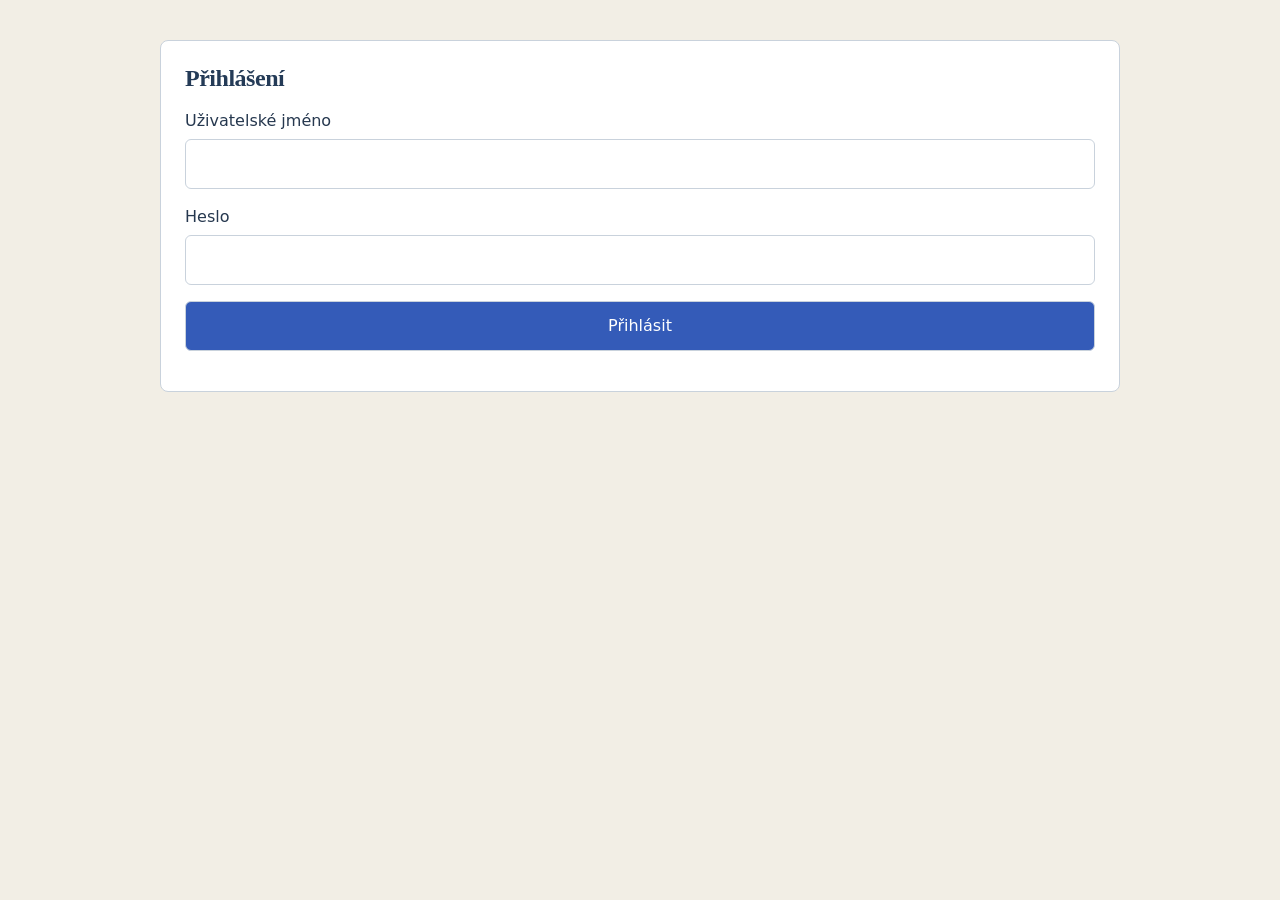
==== public/index.html @ 92f4536c "feat: add NPC management to leader homepage" ====
<!doctype html>
<html lang="cs" class="home-page">
<head>
  <meta charset="utf-8">
  <meta name="viewport" content="width=device-width, initial-scale=1">
  <title>Domů</title>
  <link rel="stylesheet" href="./styles.css">
</head>
<body>
  <main class="app-shell">
    <form id="login-form" method="post" hidden>
      <h1>Přihlášení</h1>
      <label>Uživatelské jméno<input id="username" name="username" autocomplete="username" maxlength="100" required></label>
      <label>Heslo<input id="password" name="password" type="password" autocomplete="current-password" required></label>
      <button id="login-submit" type="submit">Přihlásit</button>
      <p id="login-status" role="status" aria-live="polite"></p>
    </form>
    <section id="home-content" hidden>
      <h1>Moje postava</h1>
      <p id="signed-in-status" role="status" hidden></p>
      <nav class="action-grid" aria-label="Hlavní akce">
        <a id="diary-link" class="action-card" aria-disabled="true"><span class="action-card-title">Můj deník</span><span class="action-card-description">Prohlédnout a upravit svou postavu.</span></a>
        <a id="game-link" class="action-card action-card-primary" aria-disabled="true"><span class="action-card-title">Vstoupit do hry</span><span class="action-card-description">Otevřít herní scénu a hrát.</span></a>
      </nav>
      <p id="navigation-status" role="status">Načítám odkaz na postavu…</p>
    </section>
    <section id="leader-content" hidden>
      <h1>Vedoucí</h1>
      <nav class="admin-nav" aria-label="Administrace">
        <a id="leader-home-nav" href="#leader-content" aria-current="page">Domů</a>
        <a id="leader-players-nav" href="#leader-players">Hráči</a>
        <a id="leader-maps-nav" href="#leader-maps">Mapy</a>
        <a id="leader-npcs-nav" href="?view=npcs">NPC</a>
      </nav>
      <nav class="action-grid" aria-label="Akce Vedoucího">
        <a id="leader-game-link" class="action-card action-card-primary" aria-disabled="true"><span class="action-card-title">Vstoupit do hry</span><span class="action-card-description">Otevřít herní scénu a hrát.</span></a>
        <a id="leader-players-link" class="action-card" href="#leader-players"><span class="action-card-title">Hráči</span><span class="action-card-description">Správa hráčů a jejich postav.</span></a>
        <a id="leader-maps-link" class="action-card" href="#leader-maps"><span class="action-card-title">Mapy</span><span class="action-card-description">Příprava scén pro dobrodružství.</span></a>
        <a id="leader-npcs-link" class="action-card" href="?view=npcs"><span class="action-card-title">NPC</span><span class="action-card-description">Příprava postav a jejich obrázků.</span></a>
      </nav>
      <p id="leader-status" role="status"></p>
    </section>
    <section id="leader-players" class="content-section" hidden>
      <nav class="admin-nav" aria-label="Administrace">
        <a id="players-home-nav" href="#leader-content">Domů</a>
        <a id="players-players-nav" href="#leader-players" aria-current="page">Hráči</a>
        <a id="players-maps-nav" href="#leader-maps">Mapy</a>
        <a id="players-npcs-nav" href="?view=npcs">NPC</a>
      </nav>
      <button id="players-back" type="button" hidden>← Vedoucí</button>
      <h1>Hráči</h1>
      <p id="players-status" role="status" aria-live="polite"></p>
      <ul id="players-list"></ul>
      <iframe id="leader-sheet" title="Deník postavy — pouze pro čtení" hidden></iframe>
    </section>
    <section id="leader-maps" class="content-section" hidden>
      <nav class="admin-nav" aria-label="Administrace">
        <a id="maps-home-nav" href="#leader-content">Domů</a>
        <a id="maps-players-nav" href="#leader-players">Hráči</a>
        <a id="maps-maps-nav" href="#leader-maps" aria-current="page">Mapy</a>
        <a id="maps-npcs-nav" href="?view=npcs">NPC</a>
      </nav>
      <button id="maps-back" type="button" hidden>← Vedoucí</button>
      <h1>Mapy</h1>
      <button id="add-map-button" type="button">+ Přidat mapu</button>
      <form id="map-upload-form" hidden>
        <label>Název mapy<input id="map-upload-name" required maxlength="120"></label>
        <label>Obrázek<input id="map-upload-file" type="file" accept="image/png,image/jpeg,image/webp" required></label>
        <button type="submit">Přidat mapu</button>
        <button id="map-upload-cancel" type="button">Zrušit</button>
        <p id="map-upload-error" role="alert"></p>
      </form>
      <p id="maps-status" role="status" aria-live="polite"></p>
      <ul id="maps-list" class="card-list"></ul>
    </section>
    <section id="leader-npcs" class="content-section" hidden>
      <nav class="admin-nav" aria-label="Administrace">
        <a id="npcs-home-nav" href="./index.html">Domů</a>
        <a id="npcs-players-nav" href="?view=players">Hráči</a>
        <a id="npcs-maps-nav" href="?view=maps">Mapy</a>
        <a id="npcs-npcs-nav" href="?view=npcs" aria-current="page">NPC</a>
      </nav>
      <h1>NPC</h1>
      <form id="leader-npc-form">
        <label for="leader-npc-name">Jméno NPC</label>
        <input id="leader-npc-name" maxlength="120" required>
        <label for="leader-npc-image">Obrázek (volitelný)</label>
        <input id="leader-npc-image" type="file" accept=".jpg,.jpeg,.png,.webp,image/jpeg,image/png,image/webp">
        <button id="leader-npc-submit" type="submit" disabled>Vytvořit NPC</button>
      </form>
      <button id="npcs-reload" type="button">Obnovit seznam</button>
      <p id="npcs-status" role="status" aria-live="polite"></p>
      <ul id="leader-npcs-list" class="card-list"></ul>
    </section>
    <section id="map-preparation" class="content-section" hidden>
      <button id="prep-back" type="button">← Mapy</button>
      <h1 id="prep-name">Příprava mapy</h1>
      <label for="prep-cell-size">Velikost pole (px)</label>
      <input id="prep-cell-size" type="number" step="any" aria-describedby="prep-error" disabled>
      <p id="prep-error" class="error-message" role="status"></p>
      <div id="prep-viewport" class="prep-viewport">
        <div id="prep-space" class="prep-space">
          <img id="prep-image" class="prep-image" alt="" draggable="false" hidden>
          <svg id="prep-grid" class="prep-grid" aria-hidden="true"></svg>
        </div>
      </div>
      <button id="prep-save" type="button" disabled>Uložit</button>
      <p id="prep-status" role="status"></p>
    </section>
    <section id="leader-game" class="content-section" hidden>
      <iframe id="leader-game-frame" class="leader-game-frame" title="Herní mapa"></iframe>
    </section>
    <p id="role-error" role="alert" hidden></p>
    <noscript>Pro otevření deníku nebo hry povolte JavaScript.</noscript>
  </main>
  <script type="module" src="./navigation.js"></script>
  <script type="module" src="./admin-view.js"></script>
  <script type="module" src="./login-page.js"></script>
  <script type="module" src="./leader-players.js"></script>
  <script type="module" src="./leader-maps.js"></script>
  <script type="module" src="./leader-npcs.js"></script>
  <script type="module" src="./map-upload.js"></script>
  <script type="module" src="./leader-game.js"></script>
</body>
</html>
---- public/styles.css ----
/* Shared home/game typography and page background */
:where(.home-page, .game-page) body { margin: 32px; font: 16px/1.5 system-ui, sans-serif; color: #26384f; background: #f2eee5; }

/* Shared visibility (original home/character behavior) */
.portrait-error {
  background: #fde8e7;
  color: #821b1b;
  border: 1px solid #c46b68;
  padding: 10px 12px;
  border-radius: 4px;
  overflow-wrap: anywhere;
}

:where(.home-page, .character-page) [hidden] { display: none !important; }

/* Home, login and leader administration */
:where(.home-page) * { box-sizing: border-box; }
:where(.home-page) main { width: min(100% - 32px, 960px); margin: 40px auto; }
:where(.home-page) main.players-open { margin-top: 24px; }
:where(.home-page) :where(#home-content, #leader-content, .content-section) { display: grid; gap: 24px; }
:where(.home-page) h1 { margin: 0; color: #243b57; font: 600 clamp(30px, 4vw, 40px)/1.15 Georgia, "Times New Roman", serif; letter-spacing: -.02em; }
:where(.home-page) p { margin: 0; }
:where(.home-page) .admin-nav { display: flex; flex-wrap: wrap; gap: 4px; padding: 4px; border: 1px solid #d5cdbd; border-radius: 8px; background: #eeebe4; }
:where(.home-page) .admin-nav a { min-height: 44px; padding: 10px 16px; border-radius: 6px; color: #314f63; text-decoration: none; font-weight: 650; }
:where(.home-page) .admin-nav a:hover, :where(.home-page) .admin-nav a:focus-visible { background: #fffdf8; outline: 2px solid rgb(166 138 77 / 45%); outline-offset: 1px; }
:where(.home-page) .admin-nav a[aria-current="page"] { background: #314f63; color: #fffdf8; box-shadow: 0 2px 5px rgb(38 52 66 / 15%); }
.home-page .action-grid { display: grid; grid-template-columns: repeat(3, minmax(0, 1fr)); gap: 16px; }
.home-page .action-card { display: flex; min-height: 142px; flex-direction: column; justify-content: space-between; gap: 16px; padding: 20px; border: 1px solid #d5cdbd; border-top: 3px solid #a68a4d; border-radius: 10px; background: #fffdf8; box-shadow: 0 5px 16px rgb(38 52 66 / 8%); color: #26384f; text-decoration: none; }
.home-page .action-card:hover, .home-page .action-card:focus-visible { border-color: #a68a4d; box-shadow: 0 7px 20px rgb(38 52 66 / 12%); outline: 3px solid rgb(166 138 77 / 35%); outline-offset: 3px; }
.home-page .action-card-primary { border-top-color: #314f63; }
.home-page .action-card[aria-disabled="true"] { color: #68685f; background: #eeebe4; }
.home-page .action-card-title { color: #243b57; font-size: 21px; font-weight: 700; }
.home-page .action-card-description { color: #68685f; font-size: 14px; line-height: 1.4; }
:where(.home-page) .content-section > button, :where(.home-page) form button, :where(.home-page) #players-list button { min-height: 44px; padding: 10px 16px; border: 1px solid #c3b791; border-radius: 6px; background: #fffdf8; color: #314f63; font: inherit; cursor: pointer; }
:where(.home-page) button:hover:not(:disabled) { border-color: #a68a4d; background: #f8f4e9; }
:where(.home-page) .card-list, :where(.home-page) #players-list { display: grid; gap: 12px; margin: 0; padding: 0; list-style: none; }
:where(.home-page) #players-list button { width: 100%; text-align: left; font-weight: 600; }
:where(.home-page) .map-card { display: flex; align-items: center; justify-content: space-between; gap: 16px; padding: 16px; border: 1px solid #d5cdbd; border-radius: 8px; background: #fffdf8; box-shadow: 0 3px 10px rgb(38 52 66 / 6%); }
:where(.home-page) .map-card-summary { display: flex; min-width: 0; align-items: center; flex-wrap: wrap; gap: 8px 12px; }
:where(.home-page) .map-card-name { color: #243b57; font-weight: 650; overflow-wrap: anywhere; }
:where(.home-page) .map-card-status { color: #6e5b2b; font-size: 13px; font-weight: 700; letter-spacing: .04em; text-transform: uppercase; }
:where(.home-page) .map-card-actions { display: flex; flex-wrap: wrap; justify-content: flex-end; gap: 8px; }
:where(.home-page) .map-card-actions button { min-width: 100px; }
:where(.home-page) #leader-sheet { width: 100%; height: 80vh; border: 0; margin-top: 16px; }
:where(.home-page) #navigation-status { color: #526171; }
:where(.home-page) #session-logout { display: block; margin: 0 0 24px auto; padding: 8px 14px; border: 1px solid #c3b791; border-radius: 6px; background: transparent; color: #68685f; font: inherit; cursor: pointer; }
:where(.home-page) #session-logout:hover { color: #314f63; border-color: #a68a4d; background: #fffdf8; }
:where(.home-page) .error-message { color: #b42318; }
:where(.home-page) .prep-viewport { position: relative; width: 100%; height: 60vh; overflow: hidden; background: #d1d5db; }
:where(.home-page) .prep-space { position: absolute; transform-origin: top left; }
:where(.home-page) .prep-image { display: block; max-width: none; }
:where(.home-page) .prep-grid { position: absolute; left: 0; top: 0; pointer-events: none; fill: none; stroke: rgba(20,30,40,.5); stroke-width: 1; }
:where(.home-page) .leader-game-frame { width: 100%; height: 85vh; border: 0; }
:where(.home-page) #prep-cell-size[aria-invalid="true"] { border: 2px solid #b42318; background: #fff0ef; }

:where(.home-page) #login-form { display: grid; gap: 16px; padding: 24px; background: white; border: 1px solid #c9d2dc; border-radius: 8px; }
:where(.home-page) #login-form h1 { margin: 0; font-size: 24px; }
:where(.home-page) #login-form label { display: grid; gap: 6px; }
:where(.home-page) #login-form input, :where(.home-page) #login-submit { padding: 12px; font: inherit; border: 1px solid #c9d2dc; border-radius: 6px; }
:where(.home-page) #login-submit { background: #345bb8; color: white; cursor: pointer; }
:where(.home-page) #login-submit:disabled { opacity: .6; cursor: wait; }
@media (max-width: 720px) {
  :where(.home-page) .admin-nav a { flex: 1 1 30%; text-align: center; }
  .home-page .action-grid { grid-template-columns: 1fr; }
  .home-page .action-card { min-height: 112px; }
  :where(.home-page) .map-card { align-items: stretch; flex-direction: column; }
  :where(.home-page) .map-card-actions { justify-content: flex-start; }
}

/* Character page (including responsive layout) */
.home-page #leader-npc-form { display: grid; gap: 8px; }
.home-page #leader-npc-form input { min-width: 0; max-width: 100%; padding: 8px; font: inherit; }
.home-page .npc-card { display: flex; flex-wrap: wrap; gap: 12px; align-items: center; padding: 16px; background: #fffdf8; border: 1px solid #d5cdbd; border-radius: 8px; }
.home-page .npc-card img { width: 64px; height: 64px; object-fit: cover; }
.home-page .npc-card span { flex: 1; min-width: 100px; overflow-wrap: anywhere; }
.home-page .npc-card button { min-height: 44px; padding: 8px; font: inherit; }
:root:where(.character-page) {
  color-scheme: light;
  --text: #263442;
  --muted: #68685f;
  --background: #f2eee5;
  --surface: #fffdf8;
  --border: #d5cdbd;
  --accent: #314f63;
  --gold: #a68a4d;
  --error: #b63832;
  font: 16px/1.5 system-ui, -apple-system, BlinkMacSystemFont, "Segoe UI", sans-serif;
  color: var(--text);
  background: var(--background);
}
:where(.character-page) * { box-sizing: border-box; }
:where(.character-page) body { margin: 16px 24px; }
:where(.character-page) main { max-width: 880px; margin: 0 auto; }
:where(.character-page) h1 { margin: 0; font: 600 28px/1.2 Georgia, "Times New Roman", serif; }
:where(.character-page) #home-link { display: inline-flex; align-items: center; min-height: 44px; margin-bottom: 8px; border-radius: 3px; color: var(--accent); text-underline-offset: 4px; }
:where(.character-page) #home-link:hover { color: #182f40; }
:where(.character-page) input, :where(.character-page) select, :where(.character-page) button { font: inherit; color: inherit; }
:where(.character-page) input, :where(.character-page) select { width: 100%; min-width: 0; height: 44px; padding: 8px 12px; border: 1px solid var(--border); border-radius: 3px; background: var(--surface); }
:where(.character-page) input:hover:not(:disabled):not([readonly]), :where(.character-page) select:hover:not(:disabled) { border-color: #8c887b; }
:where(.character-page) :where(a, button, input, select):focus-visible { outline: 3px solid var(--accent); outline-offset: 3px; }
:where(.character-page) input:disabled, :where(.character-page) select:disabled, :where(.character-page) input[readonly] { background: #eeebe4; color: var(--muted); cursor: default; }
:where(.character-page) input[aria-invalid="true"], :where(.character-page) select[aria-invalid="true"] { border: 2px solid var(--error); background: #fff8f7; }
:where(.character-page) #inventory { margin-top: 24px; }
:where(.character-page) #inventory-title { margin: 0; }
:where(.character-page) #character-inventory { white-space: pre-wrap; overflow-wrap: anywhere; }
:where(.character-page) #edit-inventory { box-sizing: border-box; width: 100%; min-height: 240px; resize: vertical; padding: 12px; font: inherit; line-height: 1.5; color: var(--text); background: var(--surface); border: 1px solid var(--border); border-radius: 3px; }
:where(.character-page) #edit-inventory[aria-invalid="true"] { border: 2px solid var(--error); }
:where(.character-page) #edit-inventory:focus-visible { outline: 2px solid var(--accent); outline-offset: 2px; }
:where(.character-page) #inventory-status[data-error="true"] { color: var(--error); }
:where(.character-page) .field-error { display: block; margin-top: 4px; font-size: 13px; line-height: 1.4; font-weight: 400; color: var(--error); }
:where(.character-page) .field-error:empty, :where(.character-page) #load-status:empty { display: none; }
:where(.character-page) #save-status { min-height: 20px; font-size: 13px; line-height: 20px; color: var(--muted); }
:where(.character-page) #load-status { color: var(--muted); }
:where(.character-page) #save-status[data-error="true"], :where(.character-page) #load-status[data-error="true"] { color: var(--error); }
:where(.character-page) .card { border: 1px solid #b7a579; border-top: 3px solid var(--accent); border-radius: 3px; background: var(--surface); }
:where(.character-page) .card-header { display: flex; align-items: center; justify-content: space-between; gap: 16px; padding: 12px 24px; border-bottom: 1px solid var(--gold); background: #f8f4e9; }
:where(.character-page) .card-heading { min-width: 0; }
:where(.character-page) .card-kicker { margin: 0 0 4px; color: var(--muted); font-size: 11px; line-height: 1.2; letter-spacing: .12em; text-transform: uppercase; }
:where(.character-page) .card-actions { display: flex; gap: 8px; flex-shrink: 0; }
:where(.character-page) .card-tabs:empty { display: none; }
:where(.character-page) .card-content { padding: 16px 24px 0; }
:where(.character-page) .card > #save-status { margin: 8px 24px 12px; }
:where(.character-page) button { display: inline-grid; place-items: center; min-width: 44px; height: 44px; padding: 8px; border: 1px solid var(--border); border-radius: 3px; background: var(--surface); cursor: pointer; }
:where(.character-page) button:enabled:hover { background: #eee8d9; border-color: #a39880; }
:where(.character-page) button:enabled:active { background: #e5dcc8; }
:where(.character-page) button:disabled { color: var(--muted); background: #eeebe4; cursor: default; }
:where(.character-page) .edit { color: var(--accent); }
:where(.character-page) .edit[aria-pressed="true"] { color: var(--surface); background: var(--accent); border-color: var(--accent); }
:where(.character-page) .edit[aria-pressed="true"]:hover { background: #243e50; }
:where(.character-page) #supplementary-info { background: transparent; border-color: transparent; }
:where(.character-page) .identity { display: flex; align-items: flex-start; gap: 24px; }
:where(.character-page) .portrait { width: 96px; height: 96px; flex: 0 0 96px; border: 1px solid #b7a579; border-radius: 50%; background: #f2eee3; display: grid; place-items: center; overflow: hidden; color: var(--accent); }
:where(.character-page) .portrait img { width: 100%; height: 100%; object-fit: cover; }
:where(.character-page) #portrait-controls { display: flex; flex-wrap: wrap; gap: 8px; margin-top: 12px; }
:where(.character-page) #portrait-controls[hidden] { display: none; }
:where(.character-page) #portrait-status { font-size: 14px; }
:where(.character-page) dl { flex: 1; min-width: 0; margin: 0; display: grid; grid-template-columns: repeat(3, minmax(0, 1fr)); gap: 8px 16px; }
:where(.character-page) .name { grid-column: 1 / -1; padding-bottom: 8px; border-bottom: 1px solid var(--border); }
:where(.character-page) .hp-block { grid-column: span 2; }
:where(.character-page) .identity dl > div:nth-child(6) { min-width: 0; }
:where(.character-page) .hp-values { display: flex; align-items: center; gap: 8px; font-size: 24px; line-height: 1.25; font-weight: 600; font-variant-numeric: tabular-nums; }
:where(.character-page) .hp-values input { max-width: 88px; }
:where(.character-page) .hp-adjust { display: flex; gap: 8px; margin-top: 8px; align-items: center; }
:where(.character-page) #hp-delta { width: 72px; text-align: center; }
:where(.character-page) .hp-adjust button { flex: 0 0 44px; font-size: 20px; line-height: 1; }
:where(.character-page) .hint { display: block; margin-top: 4px; font-size: 12px; line-height: 1.4; color: var(--muted); }
:where(.character-page) .hint:empty { display: none; }
:where(.character-page) dt { font-size: 13px; color: var(--muted); }
:where(.character-page) dd { margin: 4px 0 0; overflow-wrap: anywhere; }
:where(.character-page) .name dd { font-size: 24px; line-height: 1.3; font-weight: 650; }
:where(.character-page) .name input { font-size: 18px; }
:where(.character-page) #character-level, :where(.character-page) #character-xp { font-weight: 600; font-variant-numeric: tabular-nums; }
:where(.character-page) [data-empty="true"] { color: var(--muted); font-weight: 400; }

:where(.character-page) .abilities { display: grid; grid-template-columns: repeat(3, minmax(0, 1fr)); gap: 12px; margin-top: 16px; }
:where(.character-page) .ability-card { min-width: 0; padding: 12px; border: 1px solid var(--border); border-radius: 2px; background: var(--surface); }
:where(.character-page) .ability-card h2 { display: flex; align-items: center; gap: 8px; margin: 0 0 8px; padding-bottom: 8px; border-bottom: 1px solid var(--border); font-size: 14px; line-height: 1.4; font-weight: 600; }
:where(.character-page) .ability-card h2 label { min-width: 0; overflow-wrap: anywhere; }
:where(.character-page) .ability-icon { width: 20px; height: 20px; flex: 0 0 20px; color: #816933; }
:where(.character-page) .ability-values { display: grid; grid-template-columns: 64px minmax(0, 1fr); align-items: center; gap: 12px; }
:where(.character-page) .ability-values input { padding: 4px; font-size: 30px; line-height: 1.2; text-align: center; font-weight: 600; font-variant-numeric: tabular-nums; }
:where(.character-page) .ability-values input[readonly] { appearance: textfield; border-color: transparent; background: transparent; color: var(--text); cursor: default; }
:where(.character-page) .ability-values input[readonly]::-webkit-inner-spin-button, :where(.character-page) .ability-values input[readonly]::-webkit-outer-spin-button { appearance: none; margin: 0; }
:where(.character-page) .ability-values input[readonly][aria-invalid="true"] { border-color: var(--error); }
:where(.character-page) .ability-derived { display: grid; gap: 4px; padding-left: 12px; border-left: 1px solid var(--border); font-size: 12px; line-height: 1.5; }
:where(.character-page) .ability-derived p { margin: 0; }
:where(.character-page) .ability-derived output { color: var(--accent); font-size: 18px; font-weight: 650; font-variant-numeric: tabular-nums; }
:where(.character-page) .save-proficiency { color: var(--accent); font-size: 10px; vertical-align: middle; }
@media (max-width: 800px) {
  :where(.character-page) .ability-values { grid-template-columns: 64px minmax(0, 1fr); gap: 8px; }
  :where(.character-page) .ability-derived { padding-left: 8px; }
}
@media (max-width: 660px) {
  :where(.character-page) body { margin: 12px 16px; }
  :where(.character-page) .card-header { padding: 12px 16px; }
  :where(.character-page) h1 { font-size: 24px; }
  :where(.character-page) .card-content { padding: 16px 16px 0; }
  :where(.character-page) .card > #save-status { margin-inline: 16px; }
  :where(.character-page) .identity { gap: 12px; }
  :where(.character-page) .portrait { width: 56px; height: 56px; flex-basis: 56px; }
  :where(.character-page) .portrait svg { width: 40px; height: 40px; }
  :where(.character-page) dl { grid-template-columns: repeat(2, minmax(0, 1fr)); gap: 12px; }
  :where(.character-page) .abilities { grid-template-columns: repeat(2, minmax(0, 1fr)); }
}
@media (max-width: 440px) {
  :where(.character-page) body { margin: 8px; }
  :where(.character-page) .card-header, :where(.character-page) .card-content { padding-inline: 12px; }
  :where(.character-page) .card-header { gap: 8px; }
  :where(.character-page) h1 { font-size: 22px; }
  :where(.character-page) .card-actions { gap: 0; }
  :where(.character-page) .abilities { grid-template-columns: minmax(0, 1fr); }
  :where(.character-page) .ability-values { grid-template-columns: 64px minmax(0, 1fr); }
}

/* Game page, map and token controls */
:where(.game-page) h1 { font-size: 24px; }
:where(.game-page) #map-viewport { position: relative; width: 100%; height: 70vh; overflow: hidden; background: #d1d5db; outline: 2px solid #7d9275; }
:where(.game-page) #map-space { position: absolute; width: 0; height: 0; transform-origin: top left; }
:where(.game-page) #map-viewport { touch-action: none; cursor: grab; user-select: none; }
:where(.game-page) #map-viewport.panning { cursor: grabbing; }
:where(.game-page) #map { display: block; max-width: none; }
:where(.game-page) #grid { position: absolute; left: 0; top: 0; pointer-events: none; fill: none; stroke: rgba(20, 30, 40, 0.5); stroke-width: 1; }
:where(.game-page) .token { position: absolute; border-radius: 50%; background: #345bb8; color: white; display: grid; place-items: center; cursor: grab; touch-action: none; user-select: none; overflow: hidden; transform: translate(-50%, -50%); }
:where(.game-page) .token[hidden], :where(.game-page) #scene-players[hidden] { display: none; }
:where(.game-page) .token.dragging { cursor: grabbing; }
:where(.game-page) .token img { position: absolute; width: 100%; height: 100%; object-fit: cover; pointer-events: none; }
:where(.game-page) #scene-players-list { list-style: none; padding: 0; }
:where(.game-page) #scene-players-list [role="status"] { min-height: 20px; margin: 4px 0; }
:where(.game-page) #scene-players-list button { margin-left: 12px; font: inherit; }
:where(.game-page) #scene-players-list [data-message-type="error"], :where(.game-page) #add-token-message[data-message-type="error"], :where(.game-page) #remove-token-message[data-message-type="error"] { color: #b42318; }
:where(.game-page) #status, :where(.game-page) #connection { min-height: 24px; }
:where(.game-page) #map-select { padding: 6px; font: inherit; }
:where(.game-page) #map[hidden] { display: none; }
:where(.game-page) #add-token, :where(.game-page) #remove-token { padding: 8px 12px; font: inherit; cursor: pointer; }
:where(.game-page) #add-token:disabled, :where(.game-page) #remove-token:disabled { cursor: wait; }

:where(.character-page) #notes { margin-top: 24px; }
:where(.character-page) #notes-title { margin: 0; }
:where(.character-page) #character-notes { white-space: pre-wrap; overflow-wrap: anywhere; }
:where(.character-page) #edit-notes { box-sizing: border-box; width: 100%; min-height: 320px; resize: vertical; padding: 12px; font: inherit; line-height: 1.5; color: var(--text); background: var(--surface); border: 1px solid var(--border); border-radius: 3px; }
:where(.character-page) #edit-notes[aria-invalid="true"] { border: 2px solid var(--error); }
:where(.character-page) #edit-notes:focus-visible { outline: 2px solid var(--accent); outline-offset: 2px; }
:where(.character-page) #notes-status[data-error="true"] { color: var(--error); }

:where(.character-page) :is(#inventory-count, #notes-count)[data-error="true"] { color: var(--error); font-weight: 600; }
:where(.character-page) :is(#inventory-hint, #notes-hint, #inventory-count, #notes-count)[hidden] { display: none; }
:where(.character-page) .markdown-help { margin: 8px 0; color: var(--muted); font-size: 14px; }
:where(.character-page) .markdown-help summary { width: fit-content; cursor: pointer; color: var(--accent); text-decoration: underline; text-underline-offset: 2px; }
:where(.character-page) .markdown-help p { margin: 6px 0; }
:where(.character-page) .markdown-help code { color: var(--text); background: #f2eee5; padding: 1px 4px; }
:where(.character-page) .markdown-content > :first-child { margin-top: 0; }
:where(.character-page) .markdown-content > :last-child { margin-bottom: 0; }
:where(.character-page) .markdown-content h2,
:where(.character-page) .markdown-content h3,
:where(.character-page) .markdown-content h4 { margin: 14px 0 6px; font-family: inherit; }
:where(.character-page) .markdown-content ul,
:where(.character-page) .markdown-content ol { margin: 8px 0; padding-left: 24px; }
:where(.character-page) .markdown-content .markdown-checkbox { display: inline-block; width: 1.25em; color: var(--muted); user-select: none; }
:where(.character-page) :is(#inventory, #notes) [hidden] { display: none; }

:where(.character-page) .card-tabs { display: flex; gap: 4px; padding: 8px 8px 0; border-bottom: 1px solid var(--accent); }
:where(.character-page) .card-tabs button { flex: 1; min-width: 0; border-radius: 6px 6px 0 0; border-bottom: 3px solid transparent; }
:where(.character-page) .card-tabs [aria-selected="true"] { border-bottom-color: var(--accent); background: #eee8d9; font-weight: 700; }
:where(.character-page) #student-pages [role="tabpanel"][hidden] { display: none; }
:where(.character-page) #student-pages :is(#inventory, #notes) { margin-top: 0; }
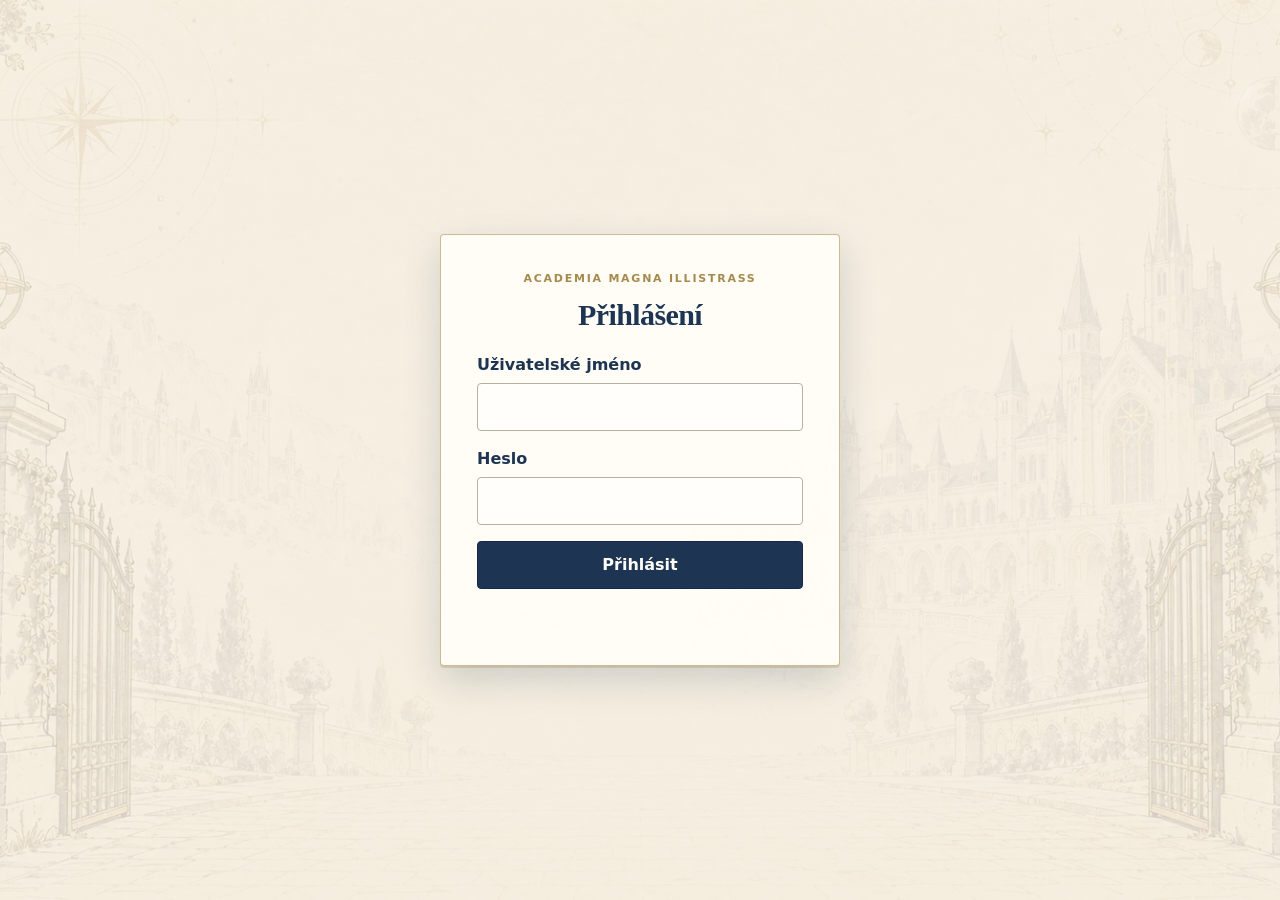
==== commit d9a82ca5: "style: redesign academy login page" ====
--- a/public/index.html
+++ b/public/index.html
@@ -9,6 +9,7 @@
 <body>
   <main class="app-shell">
     <form id="login-form" method="post" hidden>
+      <p class="login-kicker">ACADEMIA MAGNA ILLISTRASS</p>
       <h1>Přihlášení</h1>
       <label>Uživatelské jméno<input id="username" name="username" autocomplete="username" maxlength="100" required></label>
       <label>Heslo<input id="password" name="password" type="password" autocomplete="current-password" required></label>
@@ -95,6 +96,11 @@
     <section id="map-preparation" class="content-section" hidden>
       <button id="prep-back" type="button">← Mapy</button>
       <h1 id="prep-name">Příprava mapy</h1>
+      <label for="prep-content-mode">Typ obsahu</label>
+      <select id="prep-content-mode" disabled>
+        <option value="map">Mapa</option>
+        <option value="image">Obrázek</option>
+      </select>
       <label for="prep-cell-size">Velikost pole (px)</label>
       <input id="prep-cell-size" type="number" step="any" aria-describedby="prep-error" disabled>
       <p id="prep-error" class="error-message" role="status"></p>
--- a/public/styles.css
+++ b/public/styles.css
@@ -53,18 +53,36 @@
 :where(.home-page) .leader-game-frame { width: 100%; height: 85vh; border: 0; }
 :where(.home-page) #prep-cell-size[aria-invalid="true"] { border: 2px solid #b42318; background: #fff0ef; }
 
-:where(.home-page) #login-form { display: grid; gap: 16px; padding: 24px; background: white; border: 1px solid #c9d2dc; border-radius: 8px; }
-:where(.home-page) #login-form h1 { margin: 0; font-size: 24px; }
-:where(.home-page) #login-form label { display: grid; gap: 6px; }
-:where(.home-page) #login-form input, :where(.home-page) #login-submit { padding: 12px; font: inherit; border: 1px solid #c9d2dc; border-radius: 6px; }
-:where(.home-page) #login-submit { background: #345bb8; color: white; cursor: pointer; }
-:where(.home-page) #login-submit:disabled { opacity: .6; cursor: wait; }
+:root:where(.home-page) { --login-ink: #1d3553; --login-ink-soft: #405b76; --login-parchment: #fffdf7; --login-paper: #f7f0df; --login-gold: #a68a4d; --login-error: #a52d2d; }
+:where(.home-page):has(#login-form:not([hidden])) body {
+  min-height: 100vh;
+  margin: 0;
+  background-color: #e8e0cf;
+  background-image: linear-gradient(rgb(247 242 231 / 78%), rgb(247 242 231 / 78%)), url('./assets/images/academy-gate.webp');
+  background-position: center;
+  background-size: cover;
+  background-attachment: fixed;
+}
+:where(.home-page):has(#login-form:not([hidden])) main { display: grid; min-height: 100vh; width: min(100% - 32px, 960px); margin: 0 auto; place-items: center; }
+:where(.home-page) #login-form { width: min(100%, 400px); display: grid; gap: 16px; padding: clamp(24px, 4vw, 36px); background: rgb(255 253 247 / 95%); border: 1px solid rgb(166 138 77 / 58%); border-radius: 4px; box-shadow: 0 14px 36px rgb(29 53 83 / 18%), 0 2px 0 rgb(166 138 77 / 25%); }
+:where(.home-page) #login-form .login-kicker { margin: 0; color: var(--login-gold); font-size: 11px; font-weight: 700; letter-spacing: .16em; line-height: 1.4; text-align: center; }
+:where(.home-page) #login-form h1 { margin: -4px 0 4px; color: var(--login-ink); font-size: 30px; text-align: center; }
+:where(.home-page) #login-form label { display: grid; gap: 6px; color: var(--login-ink); font-weight: 650; }
+:where(.home-page) #login-form input { width: 100%; min-height: 48px; padding: 11px 12px; color: var(--login-ink); font: inherit; border: 1px solid #b9b19f; border-radius: 4px; background: #fffefa; }
+:where(.home-page) #login-form input:hover { border-color: var(--login-gold); }
+:where(.home-page) #login-form input:focus-visible, :where(.home-page) #login-submit:focus-visible { outline: 3px solid rgb(166 138 77 / 58%); outline-offset: 3px; }
+:where(.home-page) #login-submit { min-height: 48px; padding: 11px 16px; font: inherit; font-weight: 700; border: 1px solid #142b47; border-radius: 4px; background: var(--login-ink); color: #fffdf7; cursor: pointer; }
+:where(.home-page) #login-submit:hover:not(:disabled) { border-color: #0e2239; background: #29496b; }
+:where(.home-page) #login-submit:disabled { opacity: .65; cursor: wait; }
+:where(.home-page) #login-status { min-height: 24px; color: var(--login-error); font-weight: 650; text-align: center; }
 @media (max-width: 720px) {
   :where(.home-page) .admin-nav a { flex: 1 1 30%; text-align: center; }
   .home-page .action-grid { grid-template-columns: 1fr; }
   .home-page .action-card { min-height: 112px; }
   :where(.home-page) .map-card { align-items: stretch; flex-direction: column; }
   :where(.home-page) .map-card-actions { justify-content: flex-start; }
+  :where(.home-page):has(#login-form:not([hidden])) main { width: min(100% - 24px, 400px); }
+  :where(.home-page):has(#login-form:not([hidden])) body { background-attachment: scroll; }
 }
 
 /* Character page (including responsive layout) */
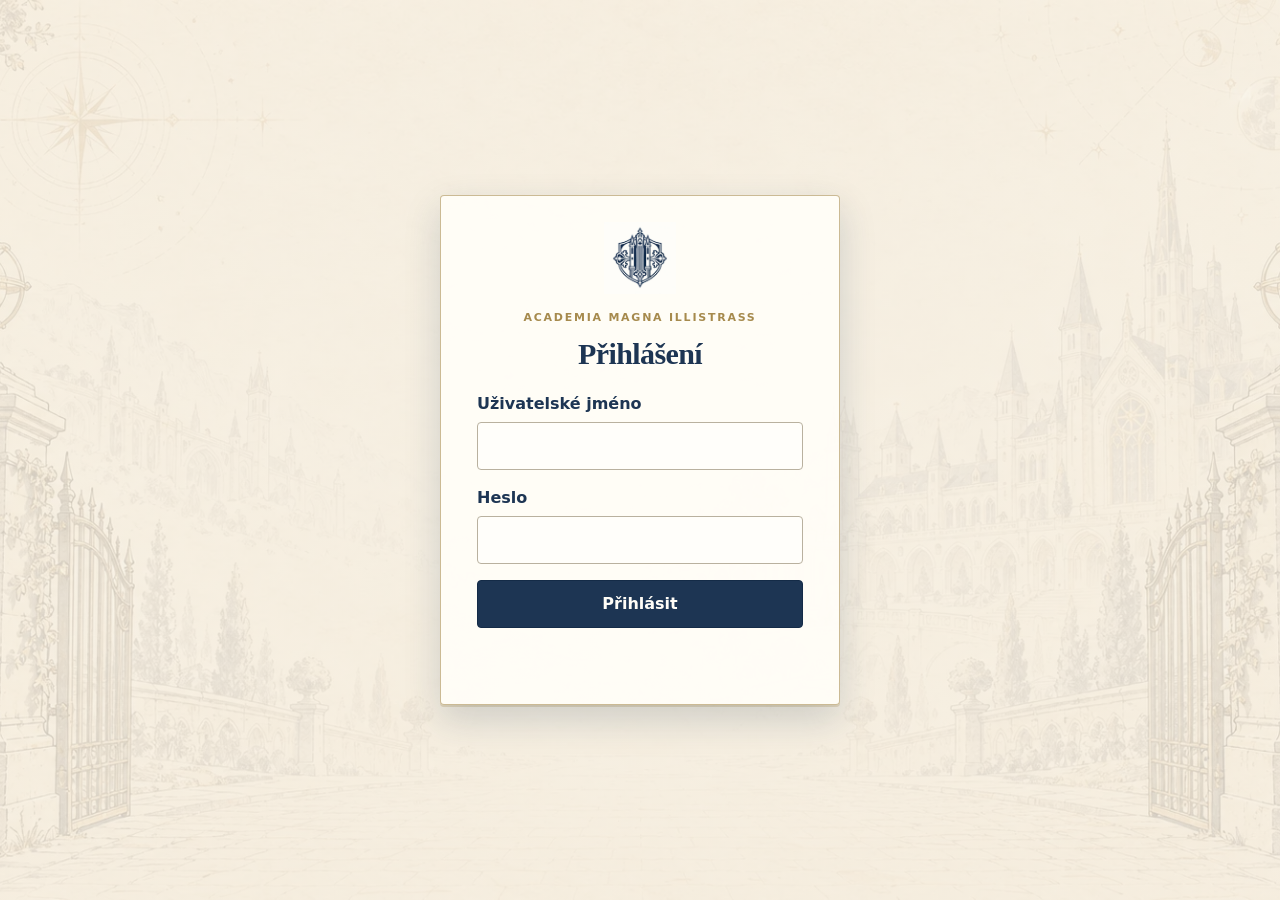
==== commit 4b8bb0d7: "wip: academy login and homepage visual styling" ====
--- a/public/index.html
+++ b/public/index.html
@@ -9,6 +9,7 @@
 <body>
   <main class="app-shell">
     <form id="login-form" method="post" hidden>
+      <img class="academy-emblem login-emblem" src="./assets/images/academy-emblem.webp" alt="Erb Academia Magna Illistrass">
       <p class="login-kicker">ACADEMIA MAGNA ILLISTRASS</p>
       <h1>Přihlášení</h1>
       <label>Uživatelské jméno<input id="username" name="username" autocomplete="username" maxlength="100" required></label>
@@ -16,6 +17,10 @@
       <button id="login-submit" type="submit">Přihlásit</button>
       <p id="login-status" role="status" aria-live="polite"></p>
     </form>
+    <header class="academy-header">
+      <img class="academy-emblem" src="./assets/images/academy-emblem.webp" alt="Erb Academia Magna Illistrass">
+      <p class="academy-header-name">ACADEMIA MAGNA ILLISTRASS</p>
+    </header>
     <section id="home-content" hidden>
       <h1>Moje postava</h1>
       <p id="signed-in-status" role="status" hidden></p>
--- a/public/styles.css
+++ b/public/styles.css
@@ -20,17 +20,21 @@
 :where(.home-page) :where(#home-content, #leader-content, .content-section) { display: grid; gap: 24px; }
 :where(.home-page) h1 { margin: 0; color: #243b57; font: 600 clamp(30px, 4vw, 40px)/1.15 Georgia, "Times New Roman", serif; letter-spacing: -.02em; }
 :where(.home-page) p { margin: 0; }
-:where(.home-page) .admin-nav { display: flex; flex-wrap: wrap; gap: 4px; padding: 4px; border: 1px solid #d5cdbd; border-radius: 8px; background: #eeebe4; }
-:where(.home-page) .admin-nav a { min-height: 44px; padding: 10px 16px; border-radius: 6px; color: #314f63; text-decoration: none; font-weight: 650; }
+:where(.home-page) .academy-header { display: grid; justify-items: center; gap: 8px; margin: 0 auto 28px; text-align: center; }
+:where(.home-page) .academy-header .academy-emblem { width: 86px; height: 86px; object-fit: contain; }
+:where(.home-page) .academy-header-name { color: var(--login-ink, #1d3553); font-size: 13px; font-weight: 750; letter-spacing: .18em; line-height: 1.4; }
+:where(.home-page):has(#login-form:not([hidden])) .academy-header { display: none; }
+:where(.home-page) .admin-nav { display: flex; flex-wrap: wrap; gap: 4px; padding: 4px; border: 1px solid rgb(166 138 77 / 42%); border-radius: 4px; background: #f7f0df; box-shadow: 0 3px 10px rgb(29 53 83 / 7%); }
+:where(.home-page) .admin-nav a { min-height: 44px; padding: 10px 16px; border-radius: 3px; color: var(--login-ink, #1d3553); text-decoration: none; font-weight: 650; }
 :where(.home-page) .admin-nav a:hover, :where(.home-page) .admin-nav a:focus-visible { background: #fffdf8; outline: 2px solid rgb(166 138 77 / 45%); outline-offset: 1px; }
-:where(.home-page) .admin-nav a[aria-current="page"] { background: #314f63; color: #fffdf8; box-shadow: 0 2px 5px rgb(38 52 66 / 15%); }
-.home-page .action-grid { display: grid; grid-template-columns: repeat(3, minmax(0, 1fr)); gap: 16px; }
-.home-page .action-card { display: flex; min-height: 142px; flex-direction: column; justify-content: space-between; gap: 16px; padding: 20px; border: 1px solid #d5cdbd; border-top: 3px solid #a68a4d; border-radius: 10px; background: #fffdf8; box-shadow: 0 5px 16px rgb(38 52 66 / 8%); color: #26384f; text-decoration: none; }
-.home-page .action-card:hover, .home-page .action-card:focus-visible { border-color: #a68a4d; box-shadow: 0 7px 20px rgb(38 52 66 / 12%); outline: 3px solid rgb(166 138 77 / 35%); outline-offset: 3px; }
-.home-page .action-card-primary { border-top-color: #314f63; }
+:where(.home-page) .admin-nav a[aria-current="page"] { background: var(--login-ink, #1d3553); color: #fffdf8; box-shadow: 0 2px 5px rgb(29 53 83 / 18%); }
+.home-page .action-grid { display: grid; grid-template-columns: repeat(2, minmax(0, 1fr)); gap: 14px; }
+.home-page .action-card { display: flex; min-height: 128px; flex-direction: column; justify-content: space-between; gap: 10px; padding: 18px; border: 1px solid rgb(166 138 77 / 42%); border-top: 3px solid var(--login-gold, #a68a4d); border-radius: 4px; background: rgb(255 253 247 / 96%); box-shadow: 0 5px 16px rgb(29 53 83 / 10%); color: var(--login-ink, #1d3553); text-decoration: none; }
+.home-page .action-card:hover, .home-page .action-card:focus-visible { border-color: var(--login-gold, #a68a4d); box-shadow: 0 8px 20px rgb(29 53 83 / 16%); outline: 3px solid rgb(166 138 77 / 35%); outline-offset: 3px; }
+.home-page .action-card-primary { border-top-color: var(--login-ink, #1d3553); }
 .home-page .action-card[aria-disabled="true"] { color: #68685f; background: #eeebe4; }
-.home-page .action-card-title { color: #243b57; font-size: 21px; font-weight: 700; }
-.home-page .action-card-description { color: #68685f; font-size: 14px; line-height: 1.4; }
+.home-page .action-card-title { color: var(--login-ink, #1d3553); font-size: 19px; font-weight: 700; }
+.home-page .action-card-description { color: #526171; font-size: 14px; line-height: 1.4; }
 :where(.home-page) .content-section > button, :where(.home-page) form button, :where(.home-page) #players-list button { min-height: 44px; padding: 10px 16px; border: 1px solid #c3b791; border-radius: 6px; background: #fffdf8; color: #314f63; font: inherit; cursor: pointer; }
 :where(.home-page) button:hover:not(:disabled) { border-color: #a68a4d; background: #f8f4e9; }
 :where(.home-page) .card-list, :where(.home-page) #players-list { display: grid; gap: 12px; margin: 0; padding: 0; list-style: none; }
@@ -65,6 +69,7 @@
 }
 :where(.home-page):has(#login-form:not([hidden])) main { display: grid; min-height: 100vh; width: min(100% - 32px, 960px); margin: 0 auto; place-items: center; }
 :where(.home-page) #login-form { width: min(100%, 400px); display: grid; gap: 16px; padding: clamp(24px, 4vw, 36px); background: rgb(255 253 247 / 95%); border: 1px solid rgb(166 138 77 / 58%); border-radius: 4px; box-shadow: 0 14px 36px rgb(29 53 83 / 18%), 0 2px 0 rgb(166 138 77 / 25%); }
+:where(.home-page) #login-form .login-emblem { width: 72px; height: 72px; margin: -10px auto 0; object-fit: contain; }
 :where(.home-page) #login-form .login-kicker { margin: 0; color: var(--login-gold); font-size: 11px; font-weight: 700; letter-spacing: .16em; line-height: 1.4; text-align: center; }
 :where(.home-page) #login-form h1 { margin: -4px 0 4px; color: var(--login-ink); font-size: 30px; text-align: center; }
 :where(.home-page) #login-form label { display: grid; gap: 6px; color: var(--login-ink); font-weight: 650; }
@@ -83,6 +88,111 @@
   :where(.home-page) .map-card-actions { justify-content: flex-start; }
   :where(.home-page):has(#login-form:not([hidden])) main { width: min(100% - 24px, 400px); }
   :where(.home-page):has(#login-form:not([hidden])) body { background-attachment: scroll; }
+  :where(.home-page) .academy-header { margin-bottom: 20px; }
+  :where(.home-page) .academy-header .academy-emblem { width: 64px; height: 64px; }
+  :where(.home-page) .academy-header-name { font-size: 11px; letter-spacing: .12em; }
+}
+
+/* Fantasy homepage treatment; login remains governed by its existing rules. */
+:where(.home-page):not(:has(#login-form:not([hidden]))) body {
+  background-color: #f2ead9;
+  background-image:
+    radial-gradient(circle at 50% -20%, rgb(255 253 247 / 90%), transparent 44rem),
+    radial-gradient(circle at 0 100%, rgb(166 138 77 / 9%), transparent 28rem),
+    linear-gradient(135deg, transparent 49.8%, rgb(166 138 77 / 9%) 50%, transparent 50.2%);
+}
+:where(.home-page):not(:has(#login-form:not([hidden]))) main {
+  position: relative;
+  width: min(100% - 40px, 1040px);
+  margin: 28px auto 48px;
+}
+:where(.home-page):not(:has(#login-form:not([hidden]))) .academy-header {
+  position: relative;
+  gap: 10px;
+  margin-bottom: 30px;
+  padding-bottom: 18px;
+}
+:where(.home-page):not(:has(#login-form:not([hidden]))) .academy-header::before,
+:where(.home-page):not(:has(#login-form:not([hidden]))) .academy-header::after {
+  position: absolute;
+  bottom: 0;
+  width: min(34%, 230px);
+  height: 1px;
+  background: var(--login-gold, #a68a4d);
+  content: "";
+}
+:where(.home-page):not(:has(#login-form:not([hidden]))) .academy-header::before { right: calc(50% + 54px); }
+:where(.home-page):not(:has(#login-form:not([hidden]))) .academy-header::after { left: calc(50% + 54px); }
+:where(.home-page):not(:has(#login-form:not([hidden]))) .academy-header-name {
+  color: var(--login-ink, #1d3553);
+  font-family: Georgia, "Times New Roman", serif;
+  font-size: clamp(13px, 1.8vw, 17px);
+  letter-spacing: .2em;
+}
+:where(.home-page):not(:has(#login-form:not([hidden]))) .academy-header-name::before,
+:where(.home-page):not(:has(#login-form:not([hidden]))) .academy-header-name::after {
+  display: inline-block;
+  width: 7px;
+  height: 7px;
+  margin: 0 12px 2px;
+  border: 1px solid var(--login-gold, #a68a4d);
+  transform: rotate(45deg);
+  content: "";
+}
+:where(.home-page):not(:has(#login-form:not([hidden]))) :where(#home-content, #leader-content) > h1 {
+  padding-bottom: 12px;
+  border-bottom: 1px solid rgb(166 138 77 / 62%);
+  color: var(--login-ink, #1d3553);
+}
+:where(.home-page):not(:has(#login-form:not([hidden]))) .action-grid { gap: 18px; }
+:where(.home-page):not(:has(#login-form:not([hidden]))) .action-card {
+  position: relative;
+  min-height: 142px;
+  justify-content: center;
+  padding: 22px 44px 22px 24px;
+  overflow: hidden;
+  border-color: rgb(166 138 77 / 64%);
+  border-radius: 3px;
+  background: rgb(255 253 247 / 91%);
+  box-shadow: 0 7px 18px rgb(29 53 83 / 10%), inset 0 0 0 3px rgb(166 138 77 / 8%);
+}
+:where(.home-page):not(:has(#login-form:not([hidden]))) .action-card::before,
+:where(.home-page):not(:has(#login-form:not([hidden]))) .action-card::after {
+  position: absolute;
+  width: 12px;
+  height: 12px;
+  border-color: var(--login-gold, #a68a4d);
+  border-style: solid;
+  content: "";
+}
+:where(.home-page):not(:has(#login-form:not([hidden]))) .action-card::before { top: 7px; left: 7px; border-width: 1px 0 0 1px; }
+:where(.home-page):not(:has(#login-form:not([hidden]))) .action-card::after { right: 7px; bottom: 7px; border-width: 0 1px 1px 0; }
+:where(.home-page):not(:has(#login-form:not([hidden]))) .action-card:hover,
+:where(.home-page):not(:has(#login-form:not([hidden]))) .action-card:focus-visible {
+  transform: translateY(-2px);
+  background: #fffdf7;
+  box-shadow: 0 10px 24px rgb(29 53 83 / 16%), inset 0 0 0 3px rgb(166 138 77 / 12%);
+}
+:where(.home-page):not(:has(#login-form:not([hidden]))) .action-card-title {
+  font-family: Georgia, "Times New Roman", serif;
+  font-size: clamp(20px, 2.5vw, 26px);
+  letter-spacing: -.01em;
+}
+:where(.home-page):not(:has(#login-form:not([hidden]))) .action-card-description { font-size: 15px; }
+:where(.home-page):not(:has(#login-form:not([hidden]))) .admin-nav {
+  padding: 6px;
+  border-radius: 3px;
+  background: rgb(247 240 223 / 92%);
+}
+:where(.home-page):not(:has(#login-form:not([hidden]))) .admin-nav a { font-family: Georgia, "Times New Roman", serif; }
+@media (max-width: 720px) {
+  :where(.home-page):not(:has(#login-form:not([hidden]))) main { width: min(100% - 24px, 520px); margin-top: 18px; }
+  :where(.home-page):not(:has(#login-form:not([hidden]))) .academy-header { margin-bottom: 22px; }
+  :where(.home-page):not(:has(#login-form:not([hidden]))) .academy-header::before { right: calc(50% + 43px); }
+  :where(.home-page):not(:has(#login-form:not([hidden]))) .academy-header::after { left: calc(50% + 43px); }
+  :where(.home-page):not(:has(#login-form:not([hidden]))) .academy-header-name::before,
+  :where(.home-page):not(:has(#login-form:not([hidden]))) .academy-header-name::after { margin-inline: 7px; }
+  :where(.home-page):not(:has(#login-form:not([hidden]))) .action-card { min-height: 124px; padding: 20px 34px 20px 18px; }
 }
 
 /* Character page (including responsive layout) */
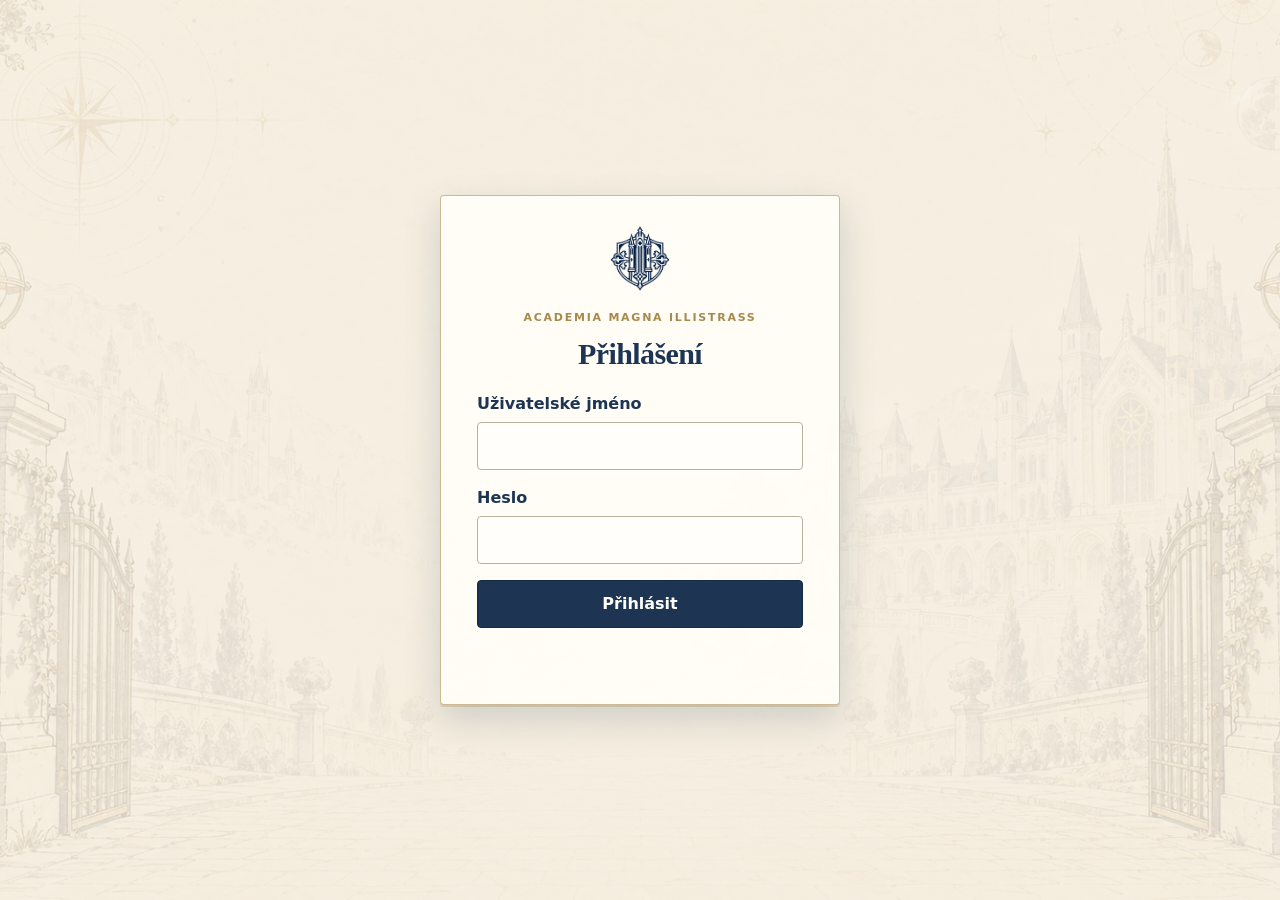
==== commit 9f8c3539: "style: complete royal academy homepage" ====
--- a/public/index.html
+++ b/public/index.html
@@ -18,15 +18,17 @@
       <p id="login-status" role="status" aria-live="polite"></p>
     </form>
     <header class="academy-header">
-      <img class="academy-emblem" src="./assets/images/academy-emblem.webp" alt="Erb Academia Magna Illistrass">
+      <img class="academy-astrolabe" src="./assets/images/academy-astrolabe.webp" alt="" aria-hidden="true" draggable="false">
+      <img class="academy-emblem" src="./assets/images/academy-emblem.webp" alt="" aria-hidden="true" draggable="false">
+      <img class="academy-ribbon" src="./assets/images/academy-ribbon.webp" alt="" aria-hidden="true" draggable="false">
       <p class="academy-header-name">ACADEMIA MAGNA ILLISTRASS</p>
     </header>
     <section id="home-content" hidden>
       <h1>Moje postava</h1>
       <p id="signed-in-status" role="status" hidden></p>
       <nav class="action-grid" aria-label="Hlavní akce">
-        <a id="diary-link" class="action-card" aria-disabled="true"><span class="action-card-title">Můj deník</span><span class="action-card-description">Prohlédnout a upravit svou postavu.</span></a>
-        <a id="game-link" class="action-card action-card-primary" aria-disabled="true"><span class="action-card-title">Vstoupit do hry</span><span class="action-card-description">Otevřít herní scénu a hrát.</span></a>
+        <a id="diary-link" class="action-card" aria-disabled="true"><span class="action-medallion action-medallion-book" aria-hidden="true"><svg viewBox="0 0 24 24" fill="none" stroke="currentColor" stroke-width="1.6" stroke-linecap="round" stroke-linejoin="round" focusable="false"><path d="M12 6c-3-2-6-2-9-1v14c3-1 6-1 9 1 3-2 6-2 9-1V5c-3-1-6-1-9 1zM12 6v14"/></svg></span><span class="action-card-title">Můj deník</span><span class="action-card-description">Prohlédnout a upravit svou postavu.</span></a>
+        <a id="game-link" class="action-card action-card-primary" aria-disabled="true"><img class="action-medallion" src="./assets/images/academy-icon-game.webp" alt="" aria-hidden="true" draggable="false"><span class="action-card-title">Vstoupit do hry</span><span class="action-card-description">Otevřít herní scénu a hrát.</span></a>
       </nav>
       <p id="navigation-status" role="status">Načítám odkaz na postavu…</p>
     </section>
@@ -39,10 +41,10 @@
         <a id="leader-npcs-nav" href="?view=npcs">NPC</a>
       </nav>
       <nav class="action-grid" aria-label="Akce Vedoucího">
-        <a id="leader-game-link" class="action-card action-card-primary" aria-disabled="true"><span class="action-card-title">Vstoupit do hry</span><span class="action-card-description">Otevřít herní scénu a hrát.</span></a>
-        <a id="leader-players-link" class="action-card" href="#leader-players"><span class="action-card-title">Hráči</span><span class="action-card-description">Správa hráčů a jejich postav.</span></a>
-        <a id="leader-maps-link" class="action-card" href="#leader-maps"><span class="action-card-title">Mapy</span><span class="action-card-description">Příprava scén pro dobrodružství.</span></a>
-        <a id="leader-npcs-link" class="action-card" href="?view=npcs"><span class="action-card-title">NPC</span><span class="action-card-description">Příprava postav a jejich obrázků.</span></a>
+        <a id="leader-game-link" class="action-card action-card-primary" aria-disabled="true"><img class="action-medallion" src="./assets/images/academy-icon-game.webp" alt="" aria-hidden="true" draggable="false"><span class="action-card-title">Vstoupit do hry</span><span class="action-card-description">Otevřít herní scénu a hrát.</span></a>
+        <a id="leader-players-link" class="action-card" href="#leader-players"><img class="action-medallion" src="./assets/images/academy-icon-players.webp" alt="" aria-hidden="true" draggable="false"><span class="action-card-title">Hráči</span><span class="action-card-description">Správa hráčů a jejich postav.</span></a>
+        <a id="leader-maps-link" class="action-card" href="#leader-maps"><img class="action-medallion" src="./assets/images/academy-icon-maps.webp" alt="" aria-hidden="true" draggable="false"><span class="action-card-title">Mapy</span><span class="action-card-description">Příprava scén pro dobrodružství.</span></a>
+        <a id="leader-npcs-link" class="action-card" href="?view=npcs"><img class="action-medallion" src="./assets/images/academy-icon-npc.webp" alt="" aria-hidden="true" draggable="false"><span class="action-card-title">NPC</span><span class="action-card-description">Příprava postav a jejich obrázků.</span></a>
       </nav>
       <p id="leader-status" role="status"></p>
     </section>
@@ -124,6 +126,11 @@
     <p id="role-error" role="alert" hidden></p>
     <noscript>Pro otevření deníku nebo hry povolte JavaScript.</noscript>
   </main>
+  <div class="academy-scenery" aria-hidden="true">
+    <div class="academy-side academy-side-left"></div>
+    <div class="academy-side academy-side-right"></div>
+    <img class="academy-panorama" src="./assets/images/academy-panorama.webp" alt="" draggable="false" width="2172" height="724">
+  </div>
   <script type="module" src="./navigation.js"></script>
   <script type="module" src="./admin-view.js"></script>
   <script type="module" src="./login-page.js"></script>
--- a/public/styles.css
+++ b/public/styles.css
@@ -93,6 +93,41 @@
   :where(.home-page) .academy-header-name { font-size: 11px; letter-spacing: .12em; }
 }
 
+/* Homepage scenery is absent from login and all administrative/game views. */
+:where(.home-page) .academy-scenery { display: none; pointer-events: none; user-select: none; }
+:where(.home-page):not(:has(#login-form:not([hidden]))):has(:is(#home-content, #leader-content):not([hidden])) .academy-scenery { display: block; }
+:where(.home-page) .academy-panorama {
+  display: block;
+  width: 100%;
+  height: auto;
+  margin: 0 auto;
+  mask-image: linear-gradient(to bottom, transparent, #000 24%);
+}
+:where(.home-page) .academy-side { display: none; }
+@media (min-width: 1280px) {
+  :where(.home-page):not(:has(#login-form:not([hidden]))):has(:is(#home-content, #leader-content):not([hidden])) body { display: flex; flex-direction: column; min-height: 100vh; }
+  :where(.home-page) .academy-scenery { margin-top: auto; flex-shrink: 0; }
+  :where(.home-page) .academy-side {
+    display: block;
+    position: absolute;
+    top: 0;
+    --side-width: min(240px, calc((100vw - 1040px) / 2 - 24px));
+    width: var(--side-width);
+    height: calc(var(--side-width) * 3);
+    z-index: 0;
+    background-repeat: no-repeat;
+    /* The artwork occupies roughly half of each transparent source image.
+       Size by the available gutter so the owl remains inside the frame. */
+    background-size: 200% auto;
+    mask-composite: intersect;
+    pointer-events: none;
+  }
+  :where(.home-page) .academy-side-left { left: 0; background-image: url('./assets/images/academy-side-left.webp'); background-position: left top; }
+  :where(.home-page) .academy-side-right { right: 0; background-image: url('./assets/images/academy-side-right.webp'); background-position: right top; }
+}
+:where(.home-page):has(:is(#home-content, #leader-content):not([hidden])) main { z-index: 1; }
+:where(.home-page) .academy-panorama { position: relative; z-index: 1; }
+
 /* Fantasy homepage treatment; login remains governed by its existing rules. */
 :where(.home-page):not(:has(#login-form:not([hidden]))) body {
   background-color: #f2ead9;
@@ -108,38 +143,47 @@
 }
 :where(.home-page):not(:has(#login-form:not([hidden]))) .academy-header {
   position: relative;
-  gap: 10px;
-  margin-bottom: 30px;
-  padding-bottom: 18px;
+  isolation: isolate;
+  width: min(100%, 640px);
+  aspect-ratio: 3 / 2;
+  margin: 0 auto 24px;
+  padding: 0;
+  pointer-events: none;
 }
 :where(.home-page):not(:has(#login-form:not([hidden]))) .academy-header::before,
 :where(.home-page):not(:has(#login-form:not([hidden]))) .academy-header::after {
-  position: absolute;
-  bottom: 0;
-  width: min(34%, 230px);
-  height: 1px;
-  background: var(--login-gold, #a68a4d);
-  content: "";
-}
+  content: none;
+}
+:where(.home-page) .academy-header > img { position: absolute; display: block; object-fit: contain; pointer-events: none; user-select: none; }
+:where(.home-page) .academy-header .academy-astrolabe { top: 0; left: 25%; width: 50%; height: 75%; z-index: 0; }
+:where(.home-page):not(:has(#login-form:not([hidden]))) .academy-header .academy-emblem { top: 5%; left: 32%; width: 36%; height: 54%; z-index: 1; }
+:where(.home-page) .academy-header .academy-ribbon { bottom: 0; left: 0; width: 100%; height: 50%; z-index: 2; }
 :where(.home-page):not(:has(#login-form:not([hidden]))) .academy-header::before { right: calc(50% + 54px); }
 :where(.home-page):not(:has(#login-form:not([hidden]))) .academy-header::after { left: calc(50% + 54px); }
 :where(.home-page):not(:has(#login-form:not([hidden]))) .academy-header-name {
+  position: absolute;
+  z-index: 3;
+  top: 65%;
+  left: 13%;
+  width: 74%;
+  height: 20%;
+  display: grid;
+  place-items: center;
+  margin: 0;
   color: var(--login-ink, #1d3553);
   font-family: Georgia, "Times New Roman", serif;
-  font-size: clamp(13px, 1.8vw, 17px);
-  letter-spacing: .2em;
+  font-size: clamp(10px, 2.5vw, 26px);
+  font-weight: 700;
+  line-height: 1.2;
+  letter-spacing: .035em;
+  text-wrap: balance;
 }
 :where(.home-page):not(:has(#login-form:not([hidden]))) .academy-header-name::before,
 :where(.home-page):not(:has(#login-form:not([hidden]))) .academy-header-name::after {
-  display: inline-block;
-  width: 7px;
-  height: 7px;
-  margin: 0 12px 2px;
-  border: 1px solid var(--login-gold, #a68a4d);
-  transform: rotate(45deg);
-  content: "";
+  content: none;
 }
 :where(.home-page):not(:has(#login-form:not([hidden]))) :where(#home-content, #leader-content) > h1 {
+  font-size: clamp(24px, 3vw, 30px);
   padding-bottom: 12px;
   border-bottom: 1px solid rgb(166 138 77 / 62%);
   color: var(--login-ink, #1d3553);
@@ -147,32 +191,45 @@
 :where(.home-page):not(:has(#login-form:not([hidden]))) .action-grid { gap: 18px; }
 :where(.home-page):not(:has(#login-form:not([hidden]))) .action-card {
   position: relative;
-  min-height: 142px;
+  min-height: 290px;
   justify-content: center;
-  padding: 22px 44px 22px 24px;
-  overflow: hidden;
-  border-color: rgb(166 138 77 / 64%);
+  align-items: center;
+  gap: 12px;
+  padding: 34px 28px;
+  text-align: center;
+  border: 4px double #a68a4d;
   border-radius: 3px;
   background: rgb(255 253 247 / 91%);
   box-shadow: 0 7px 18px rgb(29 53 83 / 10%), inset 0 0 0 3px rgb(166 138 77 / 8%);
 }
+/* Keep the supplied frame's ornaments at their native aspect ratio.
+   Only its central top/bottom details are shown; CSS draws the flexible edges. */
 :where(.home-page):not(:has(#login-form:not([hidden]))) .action-card::before,
 :where(.home-page):not(:has(#login-form:not([hidden]))) .action-card::after {
   position: absolute;
-  width: 12px;
-  height: 12px;
-  border-color: var(--login-gold, #a68a4d);
-  border-style: solid;
+  left: calc(50% - 48px);
+  width: 96px;
+  height: 38px;
+  background-image: url('./assets/images/academy-card-frame.webp');
+  background-repeat: no-repeat;
+  background-size: 320px auto;
+  pointer-events: none;
   content: "";
 }
-:where(.home-page):not(:has(#login-form:not([hidden]))) .action-card::before { top: 7px; left: 7px; border-width: 1px 0 0 1px; }
-:where(.home-page):not(:has(#login-form:not([hidden]))) .action-card::after { right: 7px; bottom: 7px; border-width: 0 1px 1px 0; }
+:where(.home-page):not(:has(#login-form:not([hidden]))) .action-card::before { top: -18px; background-position: center -12px; }
+:where(.home-page):not(:has(#login-form:not([hidden]))) .action-card::after { bottom: -18px; background-position: center calc(100% + 12px); }
+.home-page .action-medallion { display: block; flex: 0 0 auto; width: 104px; height: 104px; object-fit: contain; pointer-events: none; user-select: none; }
+.home-page .action-medallion-book { display: grid; place-items: center; width: 94px; height: 94px; margin: 5px; border: 5px double #c2a05b; border-radius: 50%; background: #1d3553; color: #e8cc89; box-shadow: 0 0 0 2px #1d3553, inset 0 0 0 3px #a68a4d; }
+.home-page .action-medallion-book svg { width: 58%; height: 58%; }
+.home-page .action-card > span { max-width: 100%; overflow-wrap: anywhere; }
 :where(.home-page):not(:has(#login-form:not([hidden]))) .action-card:hover,
 :where(.home-page):not(:has(#login-form:not([hidden]))) .action-card:focus-visible {
-  transform: translateY(-2px);
+  border-color: #745719;
   background: #fffdf7;
   box-shadow: 0 10px 24px rgb(29 53 83 / 16%), inset 0 0 0 3px rgb(166 138 77 / 12%);
 }
+:where(.home-page):not(:has(#login-form:not([hidden]))) .action-card:focus-visible { outline: 3px solid #1d3553; outline-offset: 4px; }
+:where(.home-page):not(:has(#login-form:not([hidden]))) .action-card[aria-disabled="true"] { background: #eeebe4; box-shadow: none; }
 :where(.home-page):not(:has(#login-form:not([hidden]))) .action-card-title {
   font-family: Georgia, "Times New Roman", serif;
   font-size: clamp(20px, 2.5vw, 26px);
@@ -180,22 +237,64 @@
 }
 :where(.home-page):not(:has(#login-form:not([hidden]))) .action-card-description { font-size: 15px; }
 :where(.home-page):not(:has(#login-form:not([hidden]))) .admin-nav {
-  padding: 6px;
+  /* The wide raster nav frame cannot follow wrapped rows without distortion. */
+  padding: 8px;
+  gap: 8px;
+  border: 4px double #a68a4d;
   border-radius: 3px;
-  background: rgb(247 240 223 / 92%);
-}
-:where(.home-page):not(:has(#login-form:not([hidden]))) .admin-nav a { font-family: Georgia, "Times New Roman", serif; }
+  background: #f7f0df;
+  box-shadow: 0 4px 12px rgb(29 53 83 / 10%);
+}
+:where(.home-page):not(:has(#login-form:not([hidden]))) .admin-nav a { flex: 1 1 auto; text-align: center; font-family: Georgia, "Times New Roman", serif; border: 1px solid transparent; }
+:where(.home-page):not(:has(#login-form:not([hidden]))) .admin-nav a[aria-current="page"] { border-color: #a68a4d; }
+:where(.home-page):not(:has(#login-form:not([hidden]))) .admin-nav a:focus-visible { outline: 3px solid #1d3553; outline-offset: 2px; }
 @media (max-width: 720px) {
   :where(.home-page):not(:has(#login-form:not([hidden]))) main { width: min(100% - 24px, 520px); margin-top: 18px; }
-  :where(.home-page):not(:has(#login-form:not([hidden]))) .academy-header { margin-bottom: 22px; }
+  :where(.home-page):not(:has(#login-form:not([hidden]))) .academy-header { width: calc(100% + 32px); margin: 0 -16px 22px; }
+  :where(.home-page):not(:has(#login-form:not([hidden]))) .academy-header-name { font-size: clamp(10px, 2.7vw, 14px); letter-spacing: 0; }
   :where(.home-page):not(:has(#login-form:not([hidden]))) .academy-header::before { right: calc(50% + 43px); }
   :where(.home-page):not(:has(#login-form:not([hidden]))) .academy-header::after { left: calc(50% + 43px); }
   :where(.home-page):not(:has(#login-form:not([hidden]))) .academy-header-name::before,
   :where(.home-page):not(:has(#login-form:not([hidden]))) .academy-header-name::after { margin-inline: 7px; }
-  :where(.home-page):not(:has(#login-form:not([hidden]))) .action-card { min-height: 124px; padding: 20px 34px 20px 18px; }
+  :where(.home-page):not(:has(#login-form:not([hidden]))) .action-card { min-height: 260px; padding: 30px 16px; }
+  .home-page .action-medallion { width: 88px; height: 88px; }
+  .home-page .action-medallion-book { width: 78px; height: 78px; }
+  :where(.home-page):not(:has(#login-form:not([hidden]))) .admin-nav a { flex: 1 1 35%; padding-inline: 8px; }
 }
 
 /* Character page (including responsive layout) */
+/* Compose only the two home views; other screens retain their own spacing. */
+:where(.home-page):not(:has(#login-form:not([hidden]))):has(:is(#home-content, #leader-content):not([hidden])) body { position: relative; margin: 0; }
+:where(.home-page):not(:has(#login-form:not([hidden]))):has(:is(#home-content, #leader-content):not([hidden])) main { margin: 20px auto 0; }
+:where(.home-page):not(:has(#login-form:not([hidden]))):has(:is(#home-content, #leader-content):not([hidden])) #session-logout { margin-bottom: 0; }
+:where(.home-page):not(:has(#login-form:not([hidden]))):has(:is(#home-content, #leader-content):not([hidden])) .academy-header { width: min(100%, 540px); margin: -28px auto 0; }
+@media (min-width: 721px) {
+  :where(.home-page):not(:has(#login-form:not([hidden]))):has(:is(#home-content, #leader-content):not([hidden])) .academy-header-name { font-size: 22px; letter-spacing: 0; }
+}
+:where(.home-page) :is(#home-content, #leader-content) { gap: 18px; }
+:where(.home-page):not(:has(#login-form:not([hidden]))) .action-card {
+  display: grid;
+  grid-template-columns: 112px minmax(0, 1fr);
+  grid-template-rows: 1fr 1fr;
+  gap: 6px 24px;
+  min-height: 172px;
+  padding: 22px 26px;
+  text-align: left;
+}
+.home-page .action-card .action-medallion { grid-column: 1; grid-row: 1 / 3; justify-self: center; }
+.home-page .action-card .action-card-title { grid-column: 2; align-self: end; line-height: 1.2; }
+.home-page .action-card .action-card-description { grid-column: 2; align-self: start; }
+:where(.home-page):not(:has(#login-form:not([hidden]))) .action-card::before { content: none; }
+:where(.home-page):not(:has(#login-form:not([hidden]))) .action-card::after { opacity: .55; transform: scale(.55); }
+:where(.home-page) .academy-side-left { mask-image: linear-gradient(to right, #000 38%, rgb(0 0 0 / 85%) 65%, transparent), linear-gradient(to bottom, #000 65%, transparent 100%); }
+:where(.home-page) .academy-side-right { mask-image: linear-gradient(to left, #000 38%, rgb(0 0 0 / 85%) 65%, transparent), linear-gradient(to bottom, #000 65%, transparent 100%); }
+@media (max-width: 720px) {
+  :where(.home-page):not(:has(#login-form:not([hidden]))):has(:is(#home-content, #leader-content):not([hidden])) main { width: min(100% - 32px, 520px); margin-top: 16px; }
+  :where(.home-page):not(:has(#login-form:not([hidden]))):has(:is(#home-content, #leader-content):not([hidden])) .academy-header { width: 100%; margin: 8px auto 12px; }
+  :where(.home-page):not(:has(#login-form:not([hidden]))) .action-card { display: flex; min-height: 216px; gap: 10px; padding: 22px 16px; text-align: center; }
+  .home-page .action-card :is(.action-card-title, .action-card-description) { align-self: center; }
+}
+
 .home-page #leader-npc-form { display: grid; gap: 8px; }
 .home-page #leader-npc-form input { min-width: 0; max-width: 100%; padding: 8px; font: inherit; }
 .home-page .npc-card { display: flex; flex-wrap: wrap; gap: 12px; align-items: center; padding: 16px; background: #fffdf8; border: 1px solid #d5cdbd; border-radius: 8px; }
